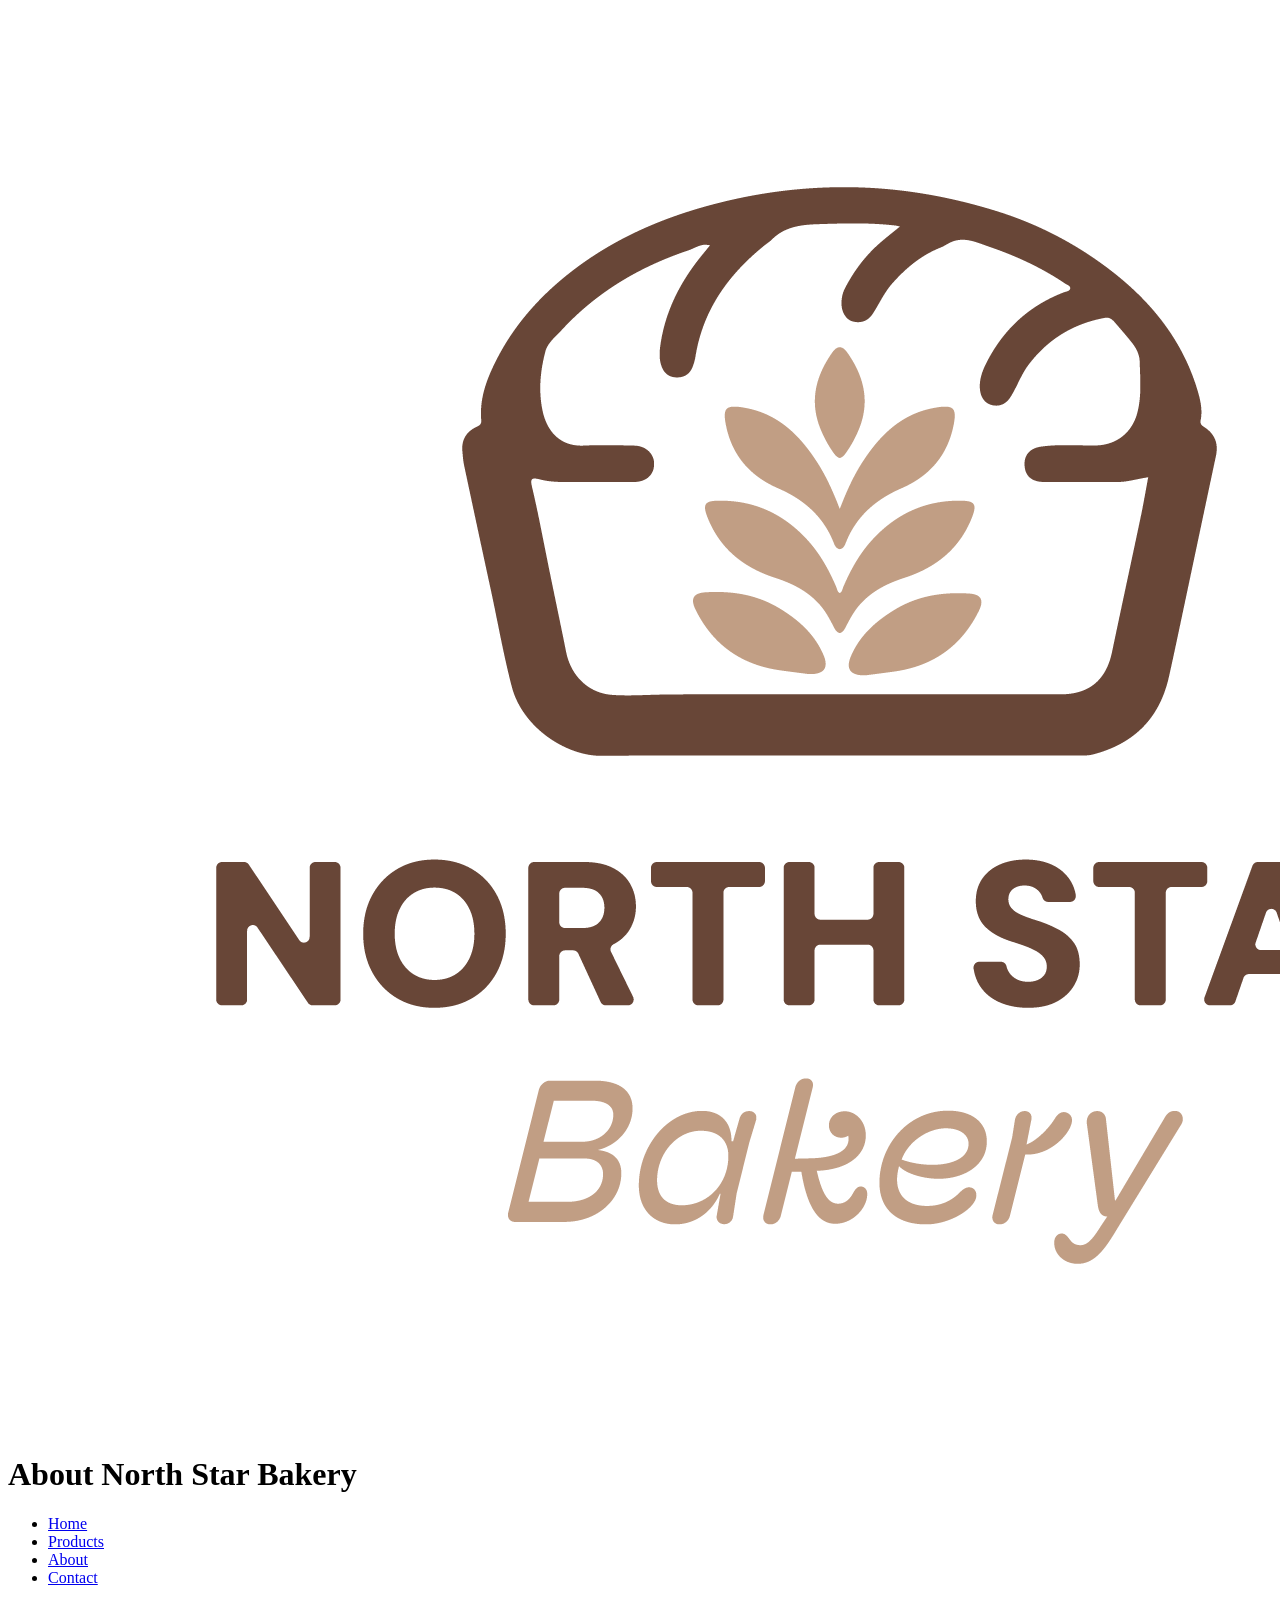
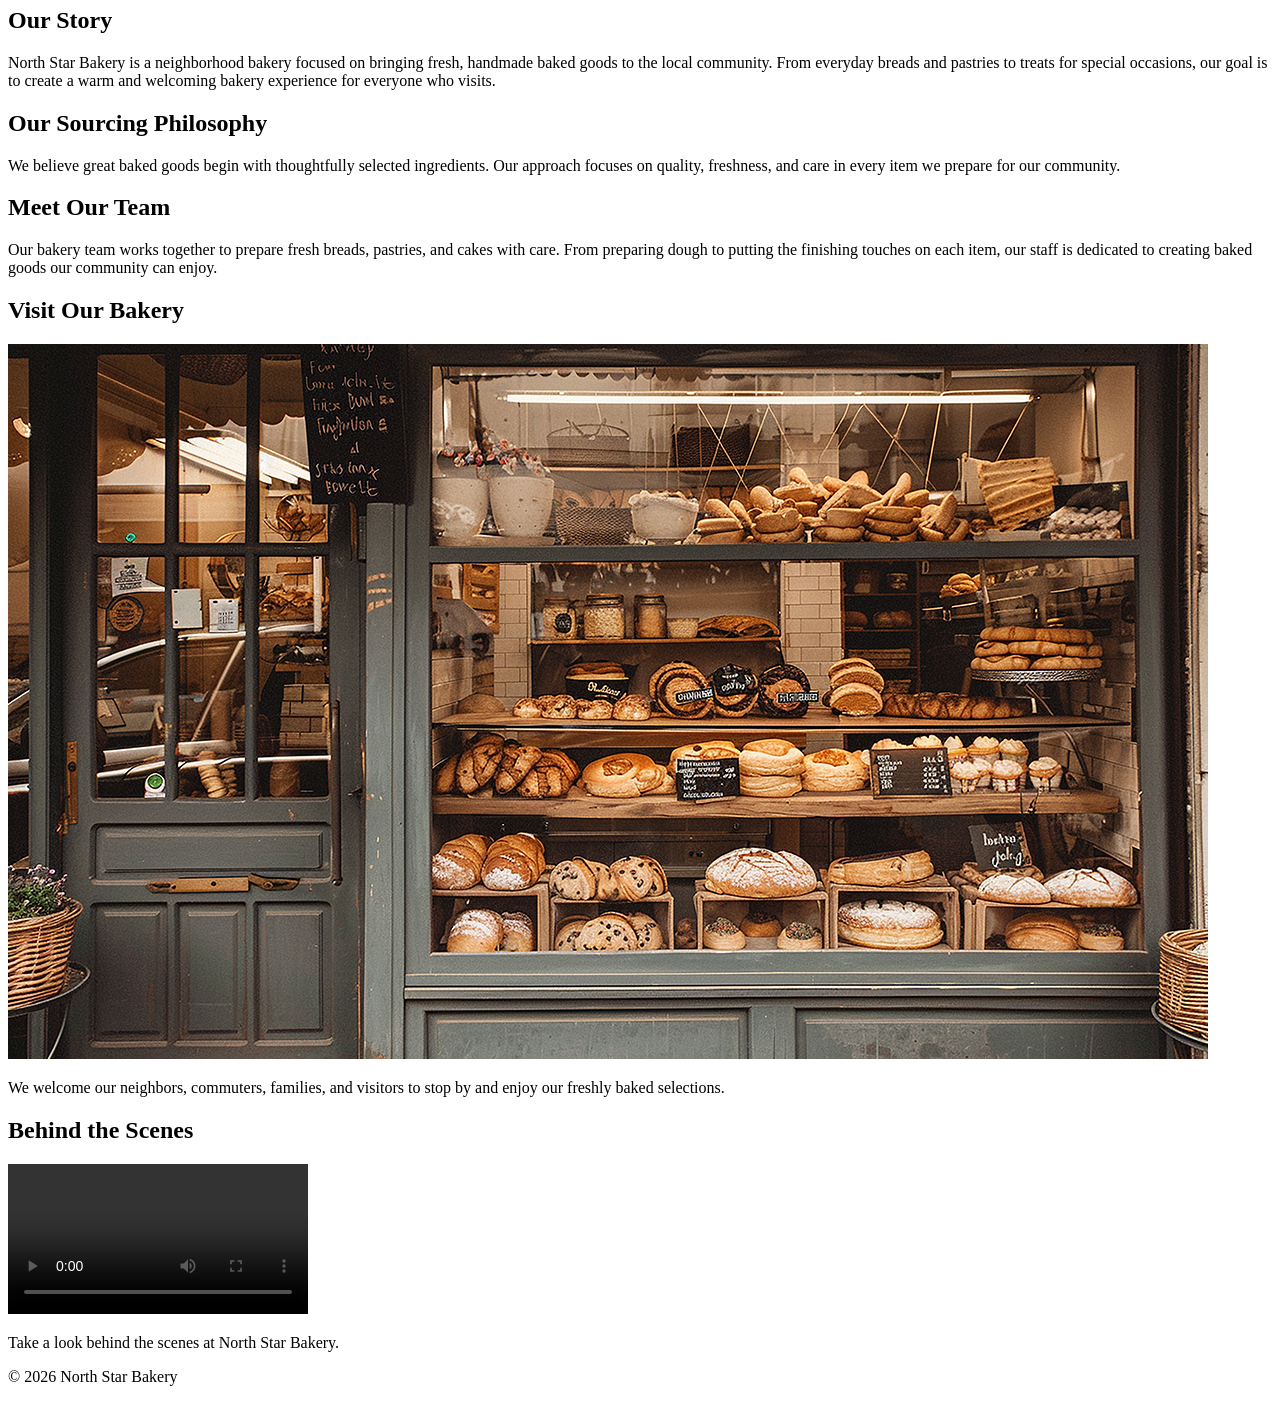
==== about.html @ 7041f817 "first commit" ====
<!DOCTYPE html>
<html lang="en">

<head>
    <meta charset="UTF-8">
    <meta name="viewport" content="width=device-width, initial-scale=1.0">
    <title>North Star Bakery | About</title>
</head>

<body>

    <header>
        <img src="bakery-logo_c.png" alt="North Star Bakery logo">
        <h1>About North Star Bakery</h1>
    </header>

    <nav>
        <ul>
            <li><a href="index.html">Home</a></li>
            <li><a href="products.html">Products</a></li>
            <li><a href="about.html">About</a></li>
            <li><a href="contact.html">Contact</a></li>
        </ul>
    </nav>

    <main>
        <section>
            <h2>Our Story</h2>
            <p>North Star Bakery is a neighborhood bakery focused on bringing fresh, handmade baked goods to the local community. From everyday breads and pastries to treats for special occasions, our goal is to create a warm and welcoming bakery experience for everyone who visits.</p>
        </section>

        <section>
            <h2>Our Sourcing Philosophy</h2>
            <p>We believe great baked goods begin with thoughtfully selected ingredients. Our approach focuses on quality, freshness, and care in every item we prepare for our community.</p>
        </section>

        <section>
            <h2>Meet Our Team</h2>
            <p>Our bakery team works together to prepare fresh breads, pastries, and cakes with care. From preparing dough to putting the finishing touches on each item, our staff is dedicated to creating baked goods our community can enjoy.</p>
        </section>

        <section>
            <h2>Visit Our Bakery</h2>
            <img src="bakery-storefront_c.png" alt="Storefront of North Star Bakery">
            <p>We welcome our neighbors, commuters, families, and visitors to stop by and enjoy our freshly baked selections.</p>
        </section>

        <section>
            <h2>Behind the Scenes</h2>

            <video controls>
                <source src="bakery-behind-scenes_c.mp4" type="video/mp4">
                Your browser does not support the video element.
            </video>

            <p>Take a look behind the scenes at North Star Bakery.</p>
        </section>
    </main>

    <footer>
        <p>&copy; 2026 North Star Bakery</p>
    </footer>

</body>

</html>
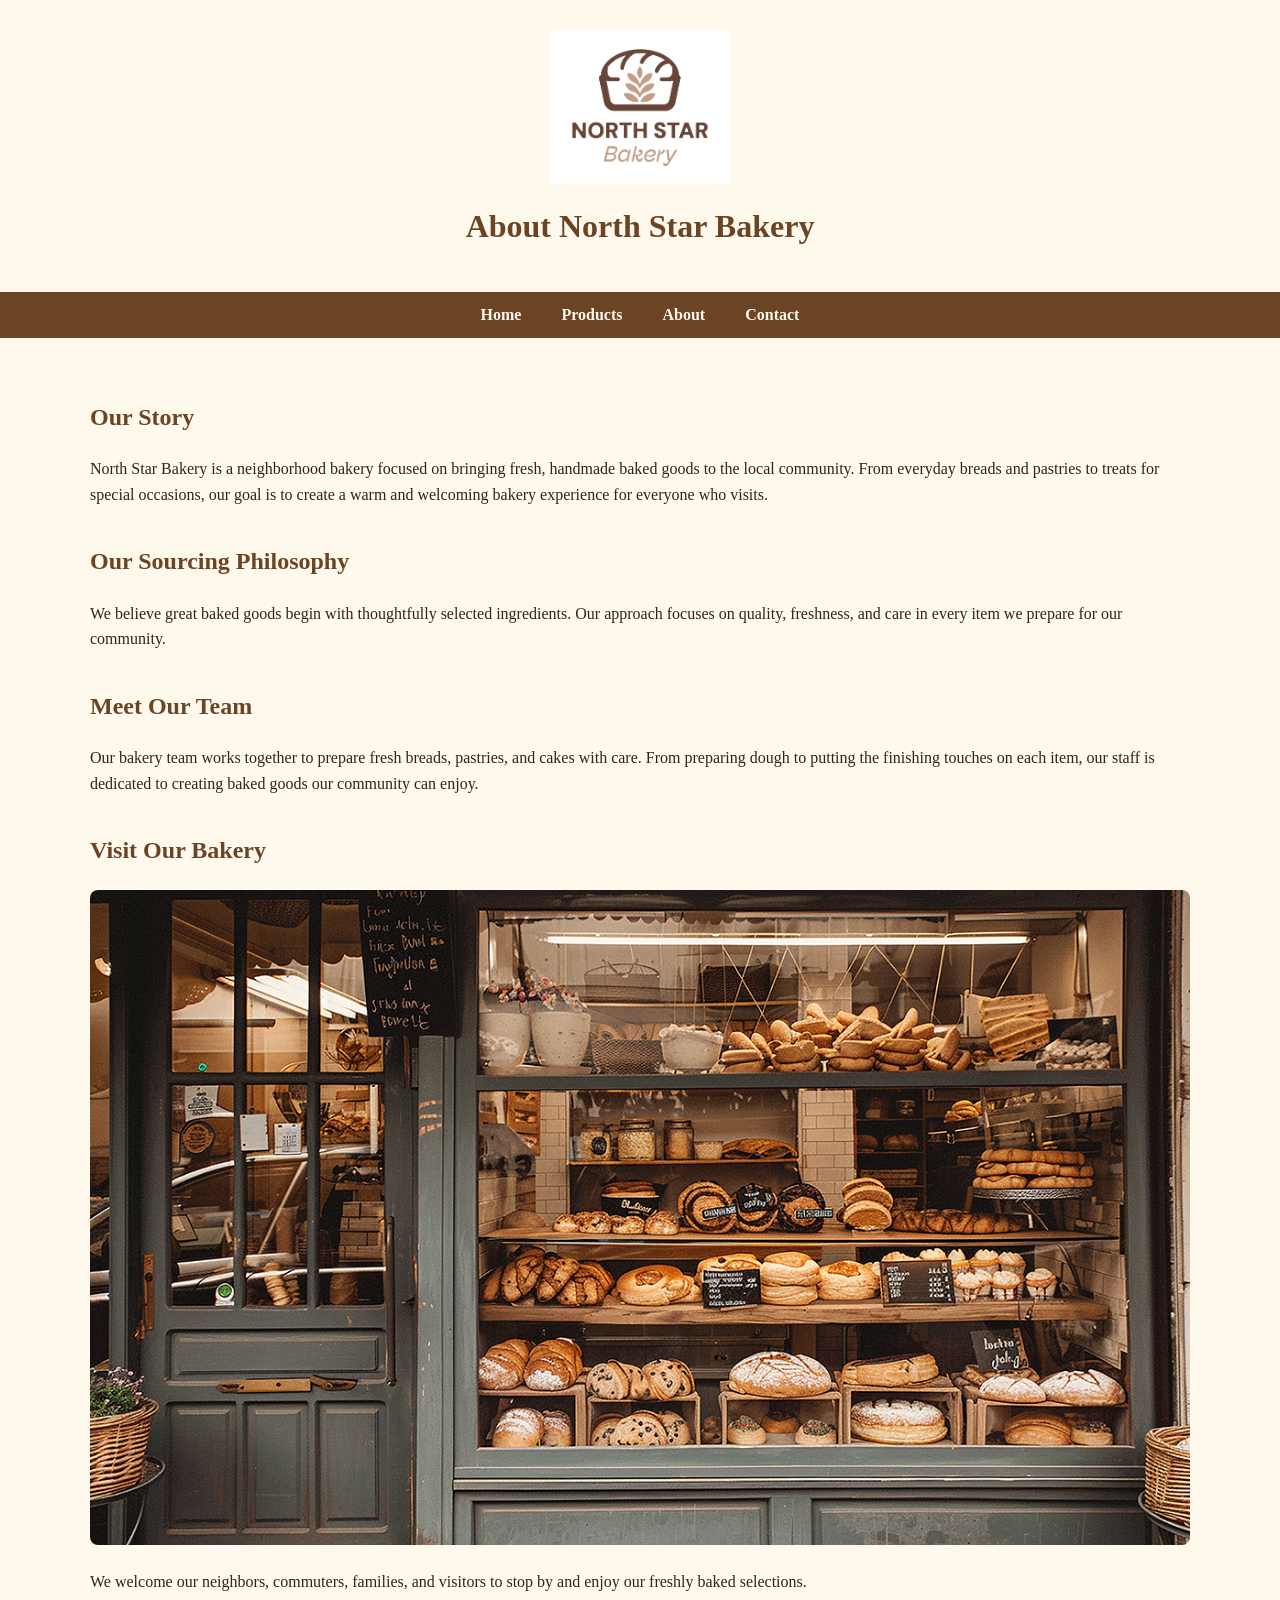
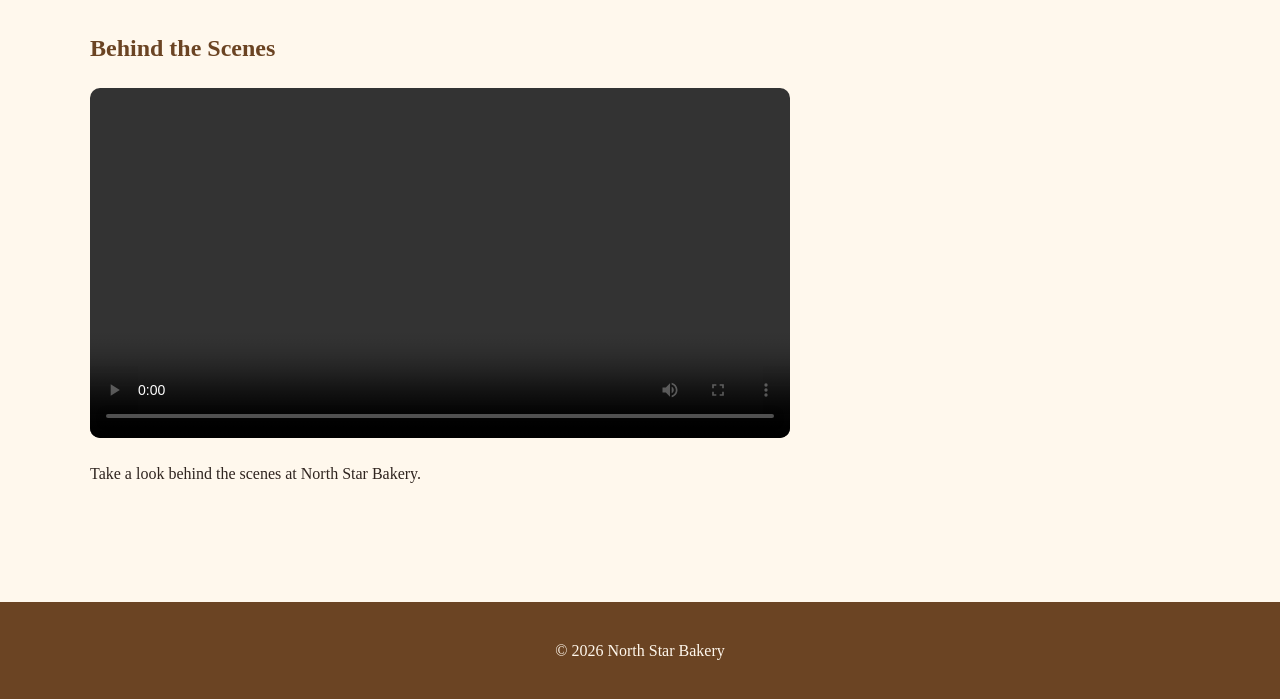
==== commit 02a99f35: "Add responsive CSS styling" ====
--- a/about.html
+++ b/about.html
@@ -5,6 +5,7 @@
     <meta charset="UTF-8">
     <meta name="viewport" content="width=device-width, initial-scale=1.0">
     <title>North Star Bakery | About</title>
+    <link rel="stylesheet" href="styles.css">
 </head>
 
 <body>
--- a/styles.css
+++ b/styles.css
@@ -0,0 +1,176 @@
+body {
+    margin: 0;
+    background-color: #FFF8ED;
+    color: #2F241F;
+    font-family: Georgia, serif;
+    line-height: 1.6;
+}
+header {
+    text-align: center;
+    padding: 20px;
+    background-color: #FFF8ED;
+}
+
+header img {
+    width: 180px;
+    max-width: 100%;
+    height: auto;
+}
+
+h1 {
+    color: #6B4423;
+    margin: 10px 0;
+}
+nav {
+    background-color: #6B4423;
+    padding: 10px;
+}
+
+nav ul {
+    list-style: none;
+    margin: 0;
+    padding: 0;
+    display: flex;
+    justify-content: center;
+    gap: 25px;
+    flex-wrap: wrap;
+}
+
+nav a {
+    color: #FFF8ED;
+    text-decoration: none;
+    font-weight: bold;
+}
+
+nav a:hover {
+    color: #C8874A;
+}
+main {
+    max-width: 1100px;
+    margin: 0 auto;
+    padding: 30px 20px;
+}
+
+section {
+    margin-bottom: 35px;
+}
+
+h2 {
+    color: #6B4423;
+}
+main img {
+    max-width: 100%;
+    height: auto;
+    border-radius: 8px;
+}
+
+picture img {
+    display: block;
+    width: 100%;
+}
+
+figure {
+    margin: 20px 0;
+}
+
+figcaption {
+    margin-top: 8px;
+    font-style: italic;
+}
+footer {
+    background-color: #6B4423;
+    color: #FFF8ED;
+    text-align: center;
+    padding: 20px;
+    margin-top: 40px;
+}
+legend {
+    color: #6B4423;
+    font-weight: bold;
+    font-size: 1.2rem;
+}
+
+label {
+    display: block;
+    margin-top: 15px;
+    margin-bottom: 5px;
+    font-weight: bold;
+}
+
+input,
+select,
+textarea {
+    width: 100%;
+    padding: 10px;
+    box-sizing: border-box;
+    font-family: inherit;
+    margin-top: 5px;
+}
+
+textarea {
+    min-height: 100px;
+}
+
+button {
+    margin-top: 20px;
+    padding: 10px 20px;
+    background-color: #6B4423;
+    color: #FFF8ED;
+    border: none;
+    border-radius: 6px;
+    font-weight: bold;
+    cursor: pointer;
+}
+
+button:hover {
+    background-color: #C8874A;
+}
+@media (min-width: 768px) {
+    main {
+        padding: 40px 30px;
+    }
+
+    nav ul {
+        gap: 40px;
+    }
+
+    header {
+        padding: 30px;
+    }
+    .product-grid {
+    flex-direction: row;
+}
+}
+.product-grid {
+    display: flex;
+    flex-direction: column;
+    gap: 30px;
+}
+.product-grid section {
+    flex: 1;
+    background-color: white;
+    padding: 20px;
+    border-radius: 10px;
+}
+.product-grid img {
+    width: 100%;
+    height: auto;
+    border-radius: 8px;
+}
+video {
+    width: 100%;
+    max-width: 700px;
+    height: auto;
+    border-radius: 10px;
+}
+form {
+    max-width: 700px;
+    margin: 0 auto;
+}
+
+fieldset {
+    padding: 25px;
+    border: 2px solid #7A4B24;
+    border-radius: 10px;
+    background-color: white;
+}
